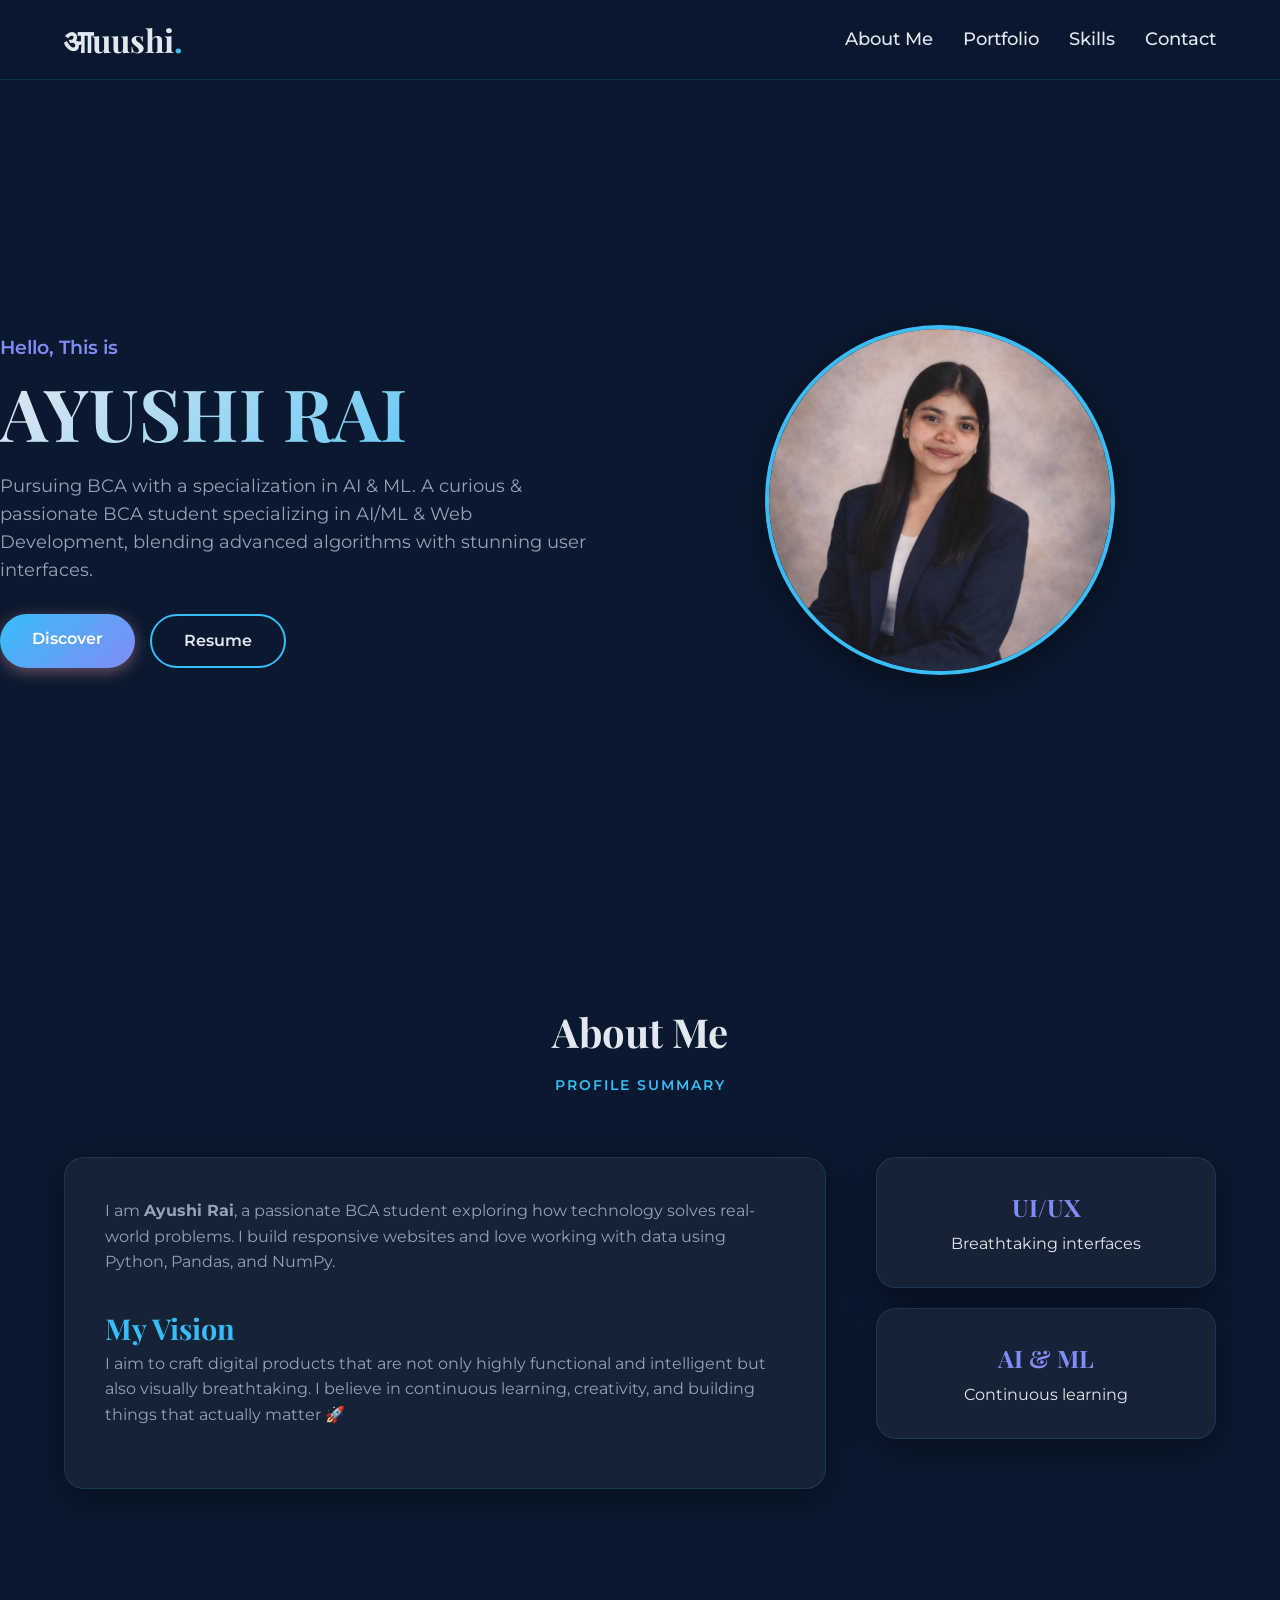
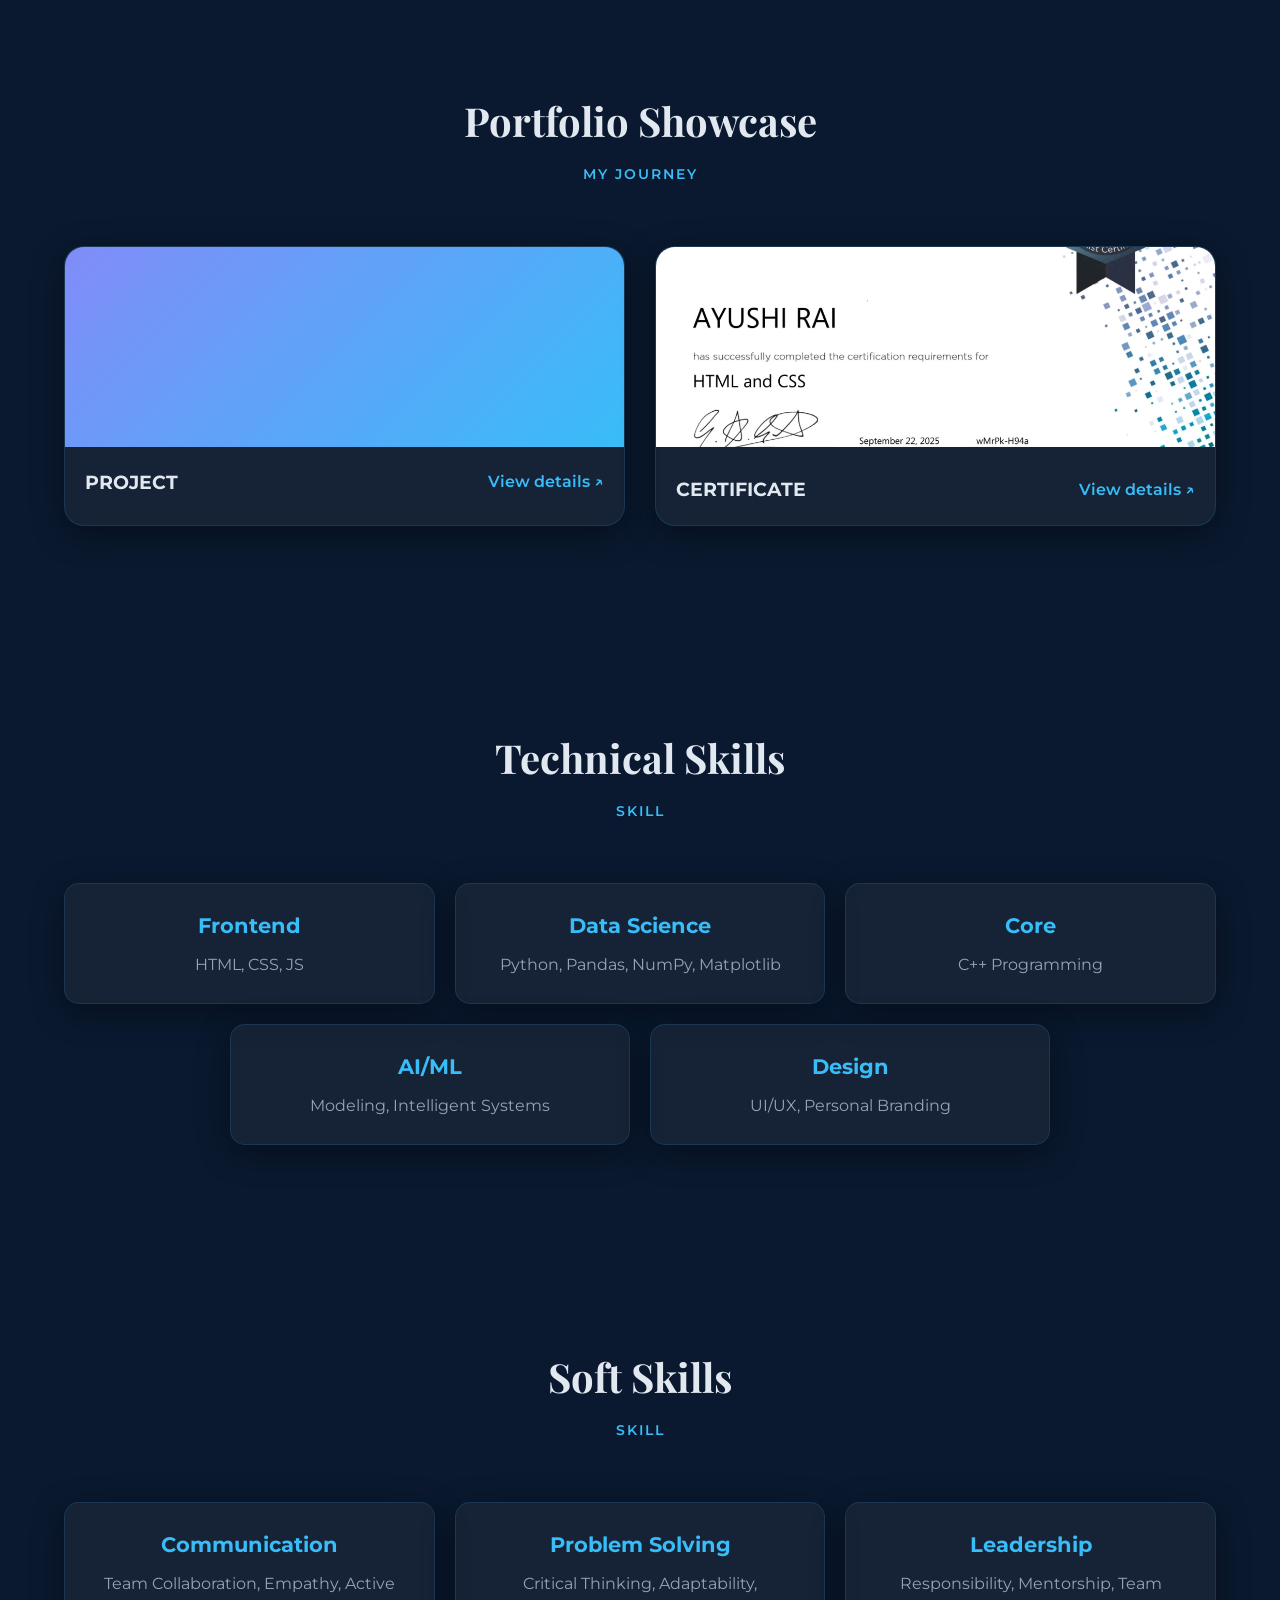
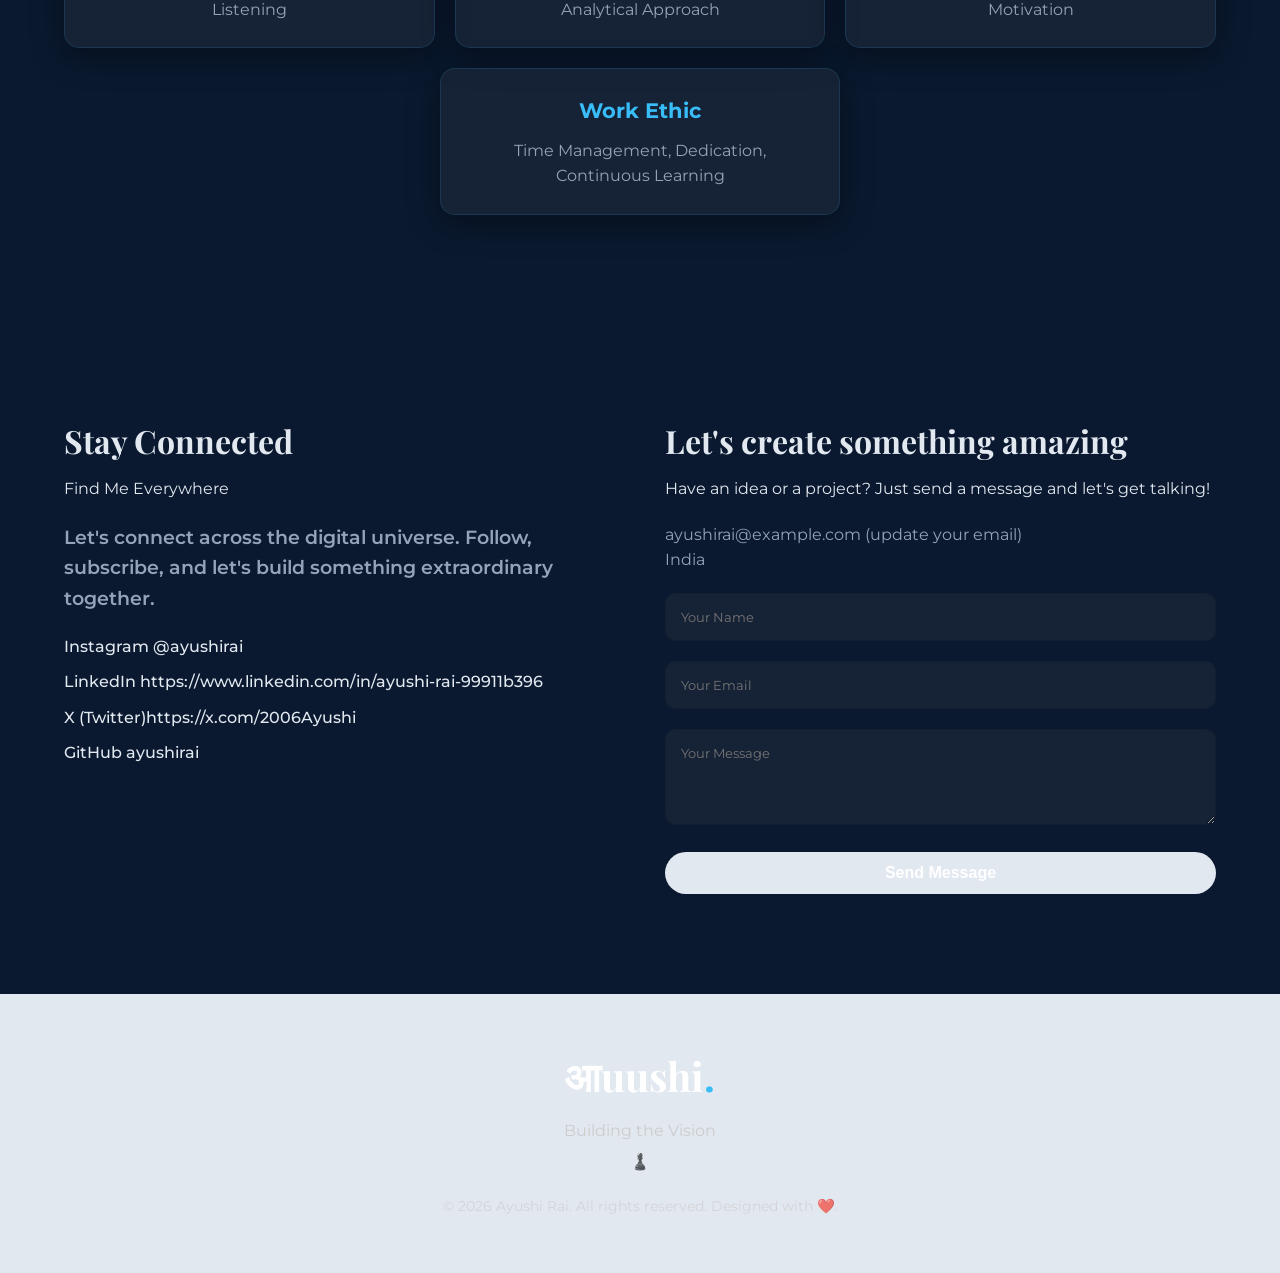
==== index.html @ 35c69cf1 "Add files via upload" ====
<!DOCTYPE html>
<html lang="en">

<head>
    <meta charset="UTF-8">
    <meta name="viewport" content="width=device-width, initial-scale=1.0">
    <title>Ayushi Rai - Portfolio</title>
    <link rel="stylesheet" href="styles.css">
    <link rel="preconnect" href="https://fonts.googleapis.com">
    <link rel="preconnect" href="https://fonts.gstatic.com" crossorigin>
    <link
        href="https://fonts.googleapis.com/css2?family=Montserrat:wght@300;400;500;600;700;800&family=Playfair+Display:ital,wght@0,600;1,600&display=swap"
        rel="stylesheet">
</head>

<body>
    <!-- Navbar -->
    <nav class="navbar">
        <div class="logo">आuushi<span>.</span></div>
        <ul class="nav-links">
            <li><a href="#about">About Me</a></li>
            <li><a href="#portfolio">Portfolio</a></li>
            <li><a href="#skills">Skills</a></li>
            <li><a href="#contact">Contact</a></li>
        </ul>
        <div class="hamburger">
            <span></span><span></span><span></span>
        </div>
    </nav>

    <!-- Hero Section -->
    <header class="hero" id="home">
        <div class="hero-content">
            <h3 class="subtitle">Hello, This is</h3>
            <h1 class="title">AYUSHI RAI</h1>
            <p class="description">
                Pursuing BCA with a specialization in AI & ML. A curious & passionate BCA student specializing in AI/ML
                & Web Development, blending advanced algorithms with stunning user interfaces.
            </p>
            <div class="hero-btns" style="display: flex; gap: 15px;">
                <a href="#about" class="btn primary-btn">Discover</a>
                <a href="resume.html" target="_blank" class="btn" style="border: 2px solid var(--primary); background: transparent; color: var(--text-main); font-weight: 600;">Resume</a>
            </div>
        </div>
        <div class="hero-visual">
            <img src="WhatsApp Image 2026-03-30 at 5.26.53 PM.jpeg" alt="AYUSHI RAI" class="profile-pic">
        </div>
    </header>

    <!-- About Section -->
    <section class="about" id="about">
        <div class="section-title">
            <h2>About Me</h2>
            <p class="section-subtitle">PROFILE SUMMARY</p>
        </div>
        <div class="about-content">
            <div class="about-text">
                <p>I am <strong>Ayushi Rai</strong>, a passionate BCA student exploring how technology solves real-world
                    problems. I build responsive websites and love working with data using Python, Pandas, and NumPy.
                </p>

                <h3 class="vision-title">My Vision</h3>
                <p>I aim to craft digital products that are not only highly functional and intelligent but also visually
                    breathtaking. I believe in continuous learning, creativity, and building things that actually matter
                    🚀</p>
            </div>
            <div class="about-stats">
                <div class="stat-box">
                    <h3>UI/UX</h3>
                    <p>Breathtaking interfaces</p>
                </div>
                <div class="stat-box">
                    <h3>AI & ML</h3>
                    <p>Continuous learning</p>
                </div>
            </div>
        </div>
    </section>

    <!-- Portfolio Section -->
    <section class="portfolio" id="portfolio">
        <div class="section-title">
            <h2>Portfolio Showcase</h2>
            <p class="section-subtitle">My Journey</p>
        </div>
        <div class="portfolio-grid">
            <div class="portfolio-card">
                <div class="card-img bg-1"></div>
                <div class="card-info">
                    <h3>PROJECT</h3>
                    <a href="#" class="view-link">View details ↗</a>
                </div>
            </div>
            <div class="portfolio-card">
                <a href="WhatsApp Image 2026-04-05 at 2.10.51 PM.jpeg" target="_blank">
                    <img src="WhatsApp Image 2026-04-05 at 2.10.51 PM.jpeg" alt="Certificate" class="card-img">
                </a>
                <div class="card-info">
                    <h3>CERTIFICATE</h3>
                    <a href="WhatsApp Image 2026-04-05 at 2.10.51 PM.jpeg" target="_blank" class="view-link">View
                        details ↗</a>
                </div>
            </div>
        </div>
    </section>

    <!-- Skills Section -->
    <section class="skills" id="skills">
        <div class="section-title">
            <h2>Technical Skills</h2>
            <p class="section-subtitle">SKILL</p>
        </div>
        <div class="skills-container">
            <div class="skill-category">
                <h3>Frontend</h3>
                <p>HTML, CSS, JS</p>
            </div>
            <div class="skill-category">
                <h3>Data Science</h3>
                <p>Python, Pandas, NumPy, Matplotlib</p>
            </div>
            <div class="skill-category">
                <h3>Core</h3>
                <p>C++ Programming</p>
            </div>
            <div class="skill-category">
                <h3>AI/ML</h3>
                <p>Modeling, Intelligent Systems</p>
            </div>
            <div class="skill-category">
                <h3>Design</h3>
                <p>UI/UX, Personal Branding</p>
            </div>
        </div>
    </section>

    <!-- Soft Skills Section -->
    <section class="skills" id="soft-skills">
        <div class="section-title">
            <h2>Soft Skills</h2>
            <p class="section-subtitle">SKILL</p>
        </div>
        <div class="skills-container">
            <div class="skill-category">
                <h3>Communication</h3>
                <p>Team Collaboration, Empathy, Active Listening</p>
            </div>
            <div class="skill-category">
                <h3>Problem Solving</h3>
                <p>Critical Thinking, Adaptability, Analytical Approach</p>
            </div>
            <div class="skill-category">
                <h3>Leadership</h3>
                <p>Responsibility, Mentorship, Team Motivation</p>
            </div>
            <div class="skill-category">
                <h3>Work Ethic</h3>
                <p>Time Management, Dedication, Continuous Learning</p>
            </div>
        </div>
    </section>

    <!-- Contact Section -->
    <section class="contact" id="contact">
        <div class="contact-wrapper">
            <div class="contact-info">
                <h2>Stay Connected</h2>
                <p class="section-subtitle">Find Me Everywhere</p>
                <p class="subtitle">Let's connect across the digital universe. Follow, subscribe, and let's build
                    something extraordinary together.</p>

                <ul class="social-links">
                    <li><a href="#">Instagram @ayushirai</a></li>
                    <li><a href="#">LinkedIn https://www.linkedin.com/in/ayushi-rai-99911b396</a></li>
                    <li><a href="#">X (Twitter)https://x.com/2006Ayushi </a></li>
                    <li><a href="#">GitHub ayushirai</a></li>
                </ul>
            </div>

            <div class="contact-form">
                <h2>Let's create something amazing</h2>
                <p>Have an idea or a project? Just send a message and let's get talking!</p>

                <div class="contact-details-extra">
                    <p>ayushirai@example.com (update your email)</p>
                    <p>India</p>
                </div>

                <form>
                    <div class="input-group">
                        <input type="text" placeholder="Your Name" required>
                    </div>
                    <div class="input-group">
                        <input type="email" placeholder="Your Email" required>
                    </div>
                    <div class="input-group">
                        <textarea rows="4" placeholder="Your Message" required></textarea>
                    </div>
                    <button type="submit" class="btn submit-btn">Send Message</button>
                </form>
            </div>
        </div>
    </section>

    <!-- Footer -->
    <footer>
        <div class="footer-content">
            <h2>आuushi<span>.</span></h2>
            <p>Building the Vision</p>
            <p>♟️</p>
            <p class="copyright">© 2026 Ayushi Rai. All rights reserved. Designed with ❤️.</p>
        </div>
    </footer>

    <script src="script.js"></script>
</body>

</html>
---- styles.css ----
:root {
    --bg-color: #0a192f; /* Navy blue background */
    --text-main: #e2e8f0; /* Light text */
    --text-muted: #94a3b8; /* Muted light text */
    --primary: #38bdf8; /* Light cyan / blue accent */
    --secondary: #818cf8; /* Soft light indigo */
    --accent: #e0f2fe; /* Very light blue */
    --card-bg: rgba(30, 41, 59, 0.6);
    --glass-bg: rgba(10, 25, 47, 0.85);
    --glass-border: rgba(56, 189, 248, 0.15);
    --shadow: 0 8px 32px rgba(0, 0, 0, 0.4);
    
    --font-primary: 'Montserrat', sans-serif;
    --font-heading: 'Playfair Display', serif;
}

* {
    margin: 0;
    padding: 0;
    box-sizing: border-box;
    scroll-behavior: smooth;
}

body {
    font-family: var(--font-primary);
    background-color: var(--bg-color);
    color: var(--text-main);
    line-height: 1.6;
    overflow-x: hidden;
}

h1, h2, h3 {
    font-family: var(--font-heading);
    color: var(--text-main);
}

a {
    text-decoration: none;
    color: inherit;
}

ul {
    list-style: none;
}

.btn {
    display: inline-block;
    padding: 12px 32px;
    border-radius: 50px;
    font-weight: 600;
    cursor: pointer;
    transition: all 0.3s ease;
    border: none;
    font-size: 1rem;
}

.primary-btn {
    background: linear-gradient(135deg, var(--primary), var(--secondary));
    color: white;
    box-shadow: 0 4px 15px rgba(255, 163, 177, 0.4);
}

.primary-btn:hover {
    transform: translateY(-3px);
    box-shadow: 0 6px 20px rgba(255, 163, 177, 0.6);
}

/* Navbar */
.navbar {
    position: fixed;
    top: 0;
    width: 100%;
    height: 80px;
    display: flex;
    justify-content: space-between;
    align-items: center;
    padding: 0 5%;
    background: var(--glass-bg);
    backdrop-filter: blur(10px);
    border-bottom: 1px solid var(--glass-border);
    z-index: 1000;
    transition: all 0.3s ease;
}

.logo {
    font-family: var(--font-heading);
    font-size: 2rem;
    font-weight: 700;
}

.logo span {
    color: var(--primary);
}

.nav-links {
    display: flex;
    gap: 30px;
}

.nav-links a {
    font-weight: 500;
    font-size: 1.1rem;
    position: relative;
    transition: color 0.3s ease;
}

.nav-links a::after {
    content: '';
    position: absolute;
    bottom: -5px;
    left: 0;
    width: 0;
    height: 2px;
    background: var(--primary);
    transition: width 0.3s ease;
}

.nav-links a:hover::after {
    width: 100%;
}

.hamburger {
    display: none;
    flex-direction: column;
    gap: 5px;
    cursor: pointer;
}

.hamburger span {
    width: 25px;
    height: 3px;
    background: var(--text-main);
    transition: 0.3s;
}

/* Common Section */
section {
    padding: 100px 5%;
}

.section-title {
    text-align: center;
    margin-bottom: 60px;
}

.section-title h2 {
    font-size: 2.5rem;
    margin-bottom: 10px;
}

.section-title .section-subtitle {
    color: var(--primary);
    font-weight: 600;
    text-transform: uppercase;
    letter-spacing: 2px;
    font-size: 0.9rem;
    font-family: var(--font-primary);
}

/* Hero */
.hero {
    min-height: 100vh;
    display: flex;
    align-items: center;
    justify-content: space-between;
    padding-top: 100px;
}

.hero-content {
    flex: 1;
    max-width: 600px;
}

.subtitle {
    font-size: 1.2rem;
    color: var(--secondary);
    margin-bottom: 10px;
    font-family: var(--font-primary);
    font-weight: 600;
}

.title {
    font-size: 4.5rem;
    line-height: 1.1;
    margin-bottom: 20px;
    background: linear-gradient(135deg, var(--text-main), var(--primary));
    background-clip: text;
    -webkit-background-clip: text;
    -webkit-text-fill-color: transparent;
}

.description {
    color: var(--text-muted);
    font-size: 1.1rem;
    margin-bottom: 30px;
}

.hero-visual {
    flex: 1;
    display: flex;
    justify-content: center;
    align-items: center;
}

.profile-pic {
    width: 350px;
    height: 350px;
    object-fit: cover;
    object-position: center top;
    border-radius: 50%;
    box-shadow: var(--shadow);
    border: 4px solid var(--primary);
}

/* About */
.about {
    background-color: transparent;
}

.about-content {
    display: flex;
    gap: 50px;
    align-items: flex-start;
}

.about-text {
    flex: 1;
    background: var(--card-bg);
    padding: 40px;
    border-radius: 20px;
    backdrop-filter: blur(10px);
    box-shadow: var(--shadow);
    border: 1px solid var(--glass-border);
}

.about-text p {
    color: var(--text-muted);
    margin-bottom: 20px;
}

.vision-title {
    margin-top: 30px;
    font-size: 1.8rem;
    color: var(--primary);
}

.about-stats {
    flex: 0.5;
    display: flex;
    flex-direction: column;
    gap: 20px;
}

.stat-box {
    background: var(--card-bg);
    padding: 30px;
    border-radius: 20px;
    box-shadow: var(--shadow);
    border: 1px solid var(--glass-border);
    text-align: center;
    transition: transform 0.3s ease;
}

.stat-box:hover {
    transform: translateY(-5px);
}

.stat-box h3 {
    font-size: 1.5rem;
    color: var(--secondary);
    margin-bottom: 5px;
}

/* Portfolio */
.portfolio-grid {
    display: grid;
    grid-template-columns: repeat(auto-fit, minmax(300px, 1fr));
    gap: 30px;
}

.portfolio-card {
    background: var(--card-bg);
    border-radius: 20px;
    overflow: hidden;
    box-shadow: var(--shadow);
    border: 1px solid var(--glass-border);
    transition: transform 0.3s ease;
}

.portfolio-card:hover {
    transform: translateY(-10px);
}

.card-img {
    height: 200px;
    width: 100%;
    object-fit: cover;
    background-color: var(--accent);
}

.bg-1 { background: linear-gradient(135deg, var(--secondary), var(--primary)); }
.bg-2 { background: linear-gradient(135deg, var(--primary), var(--accent)); }

.card-info {
    padding: 20px;
    display: flex;
    justify-content: space-between;
    align-items: center;
}

.card-info h3 {
    font-family: var(--font-primary);
    font-size: 1.2rem;
}

.view-link {
    color: var(--primary);
    font-weight: 600;
    transition: color 0.3s;
}

.view-link:hover {
    color: var(--secondary);
}

/* Skills */
.skills-container {
    display: flex;
    flex-wrap: wrap;
    gap: 20px;
    justify-content: center;
}

.skill-category {
    background: var(--card-bg);
    padding: 25px 35px;
    border-radius: 15px;
    box-shadow: var(--shadow);
    border: 1px solid var(--glass-border);
    text-align: center;
    flex: 1 1 300px;
    max-width: 400px;
    transition: transform 0.3s, background 0.3s;
}

.skill-category:hover {
    transform: scale(1.05);
    background: linear-gradient(135deg, rgba(255,255,255,0.9), rgba(255,255,255,1));
}

.skill-category h3 {
    color: var(--primary);
    margin-bottom: 10px;
    font-family: var(--font-primary);
    font-size: 1.3rem;
}

.skill-category p {
    color: var(--text-muted);
}

/* Contact */
.contact-wrapper {
    display: flex;
    gap: 50px;
    flex-wrap: wrap;
}

.contact-info, .contact-form {
    flex: 1;
    min-width: 300px;
}

.contact-info h2, .contact-form h2 {
    font-size: 2rem;
    margin-bottom: 10px;
}

.contact-info .subtitle {
    margin: 20px 0;
    color: var(--text-muted);
}

.social-links {
    margin-bottom: 30px;
}

.social-links li {
    margin-bottom: 10px;
}

.social-links a {
    color: var(--text-main);
    font-weight: 500;
    transition: color 0.3s;
}

.social-links a:hover {
    color: var(--primary);
}

.contact-details-extra {
    margin: 20px 0;
    color: var(--text-muted);
}

.input-group {
    margin-bottom: 20px;
}

.input-group input, .input-group textarea {
    width: 100%;
    padding: 15px;
    border-radius: 10px;
    border: 1px solid rgba(0,0,0,0.1);
    background: var(--card-bg);
    font-family: var(--font-primary);
    color: var(--text-main);
    outline: none;
    transition: border 0.3s, box-shadow 0.3s;
}

.input-group input:focus, .input-group textarea:focus {
    border-color: var(--primary);
    box-shadow: 0 0 10px rgba(255, 163, 177, 0.2);
}

.submit-btn {
    background: var(--text-main);
    color: white;
    width: 100%;
}

.submit-btn:hover {
    background: var(--primary);
}

/* Footer */
footer {
    background: var(--text-main);
    color: white;
    text-align: center;
    padding: 50px 20px;
}

.footer-content h2 {
    color: white;
    font-size: 2.5rem;
    margin-bottom: 10px;
}

.footer-content h2 span {
    color: var(--primary);
}

.footer-content p {
    color: #ccc;
    margin-bottom: 5px;
}

.copyright {
    margin-top: 20px;
    font-size: 0.9rem;
    opacity: 0.7;
}

/* Responsive */
@media (max-width: 768px) {
    .nav-links {
        display: none;
    }
    .hamburger {
        display: flex;
    }
    .hero {
        flex-direction: column;
        text-align: center;
        padding-top: 120px;
    }
    .hero-visual {
        margin-top: 50px;
    }
    .blob-wrapper {
        width: 300px;
        height: 300px;
    }
    .title {
        font-size: 3rem;
    }
    .about-content {
        flex-direction: column;
    }
    .contact-wrapper {
        flex-direction: column;
    }
}
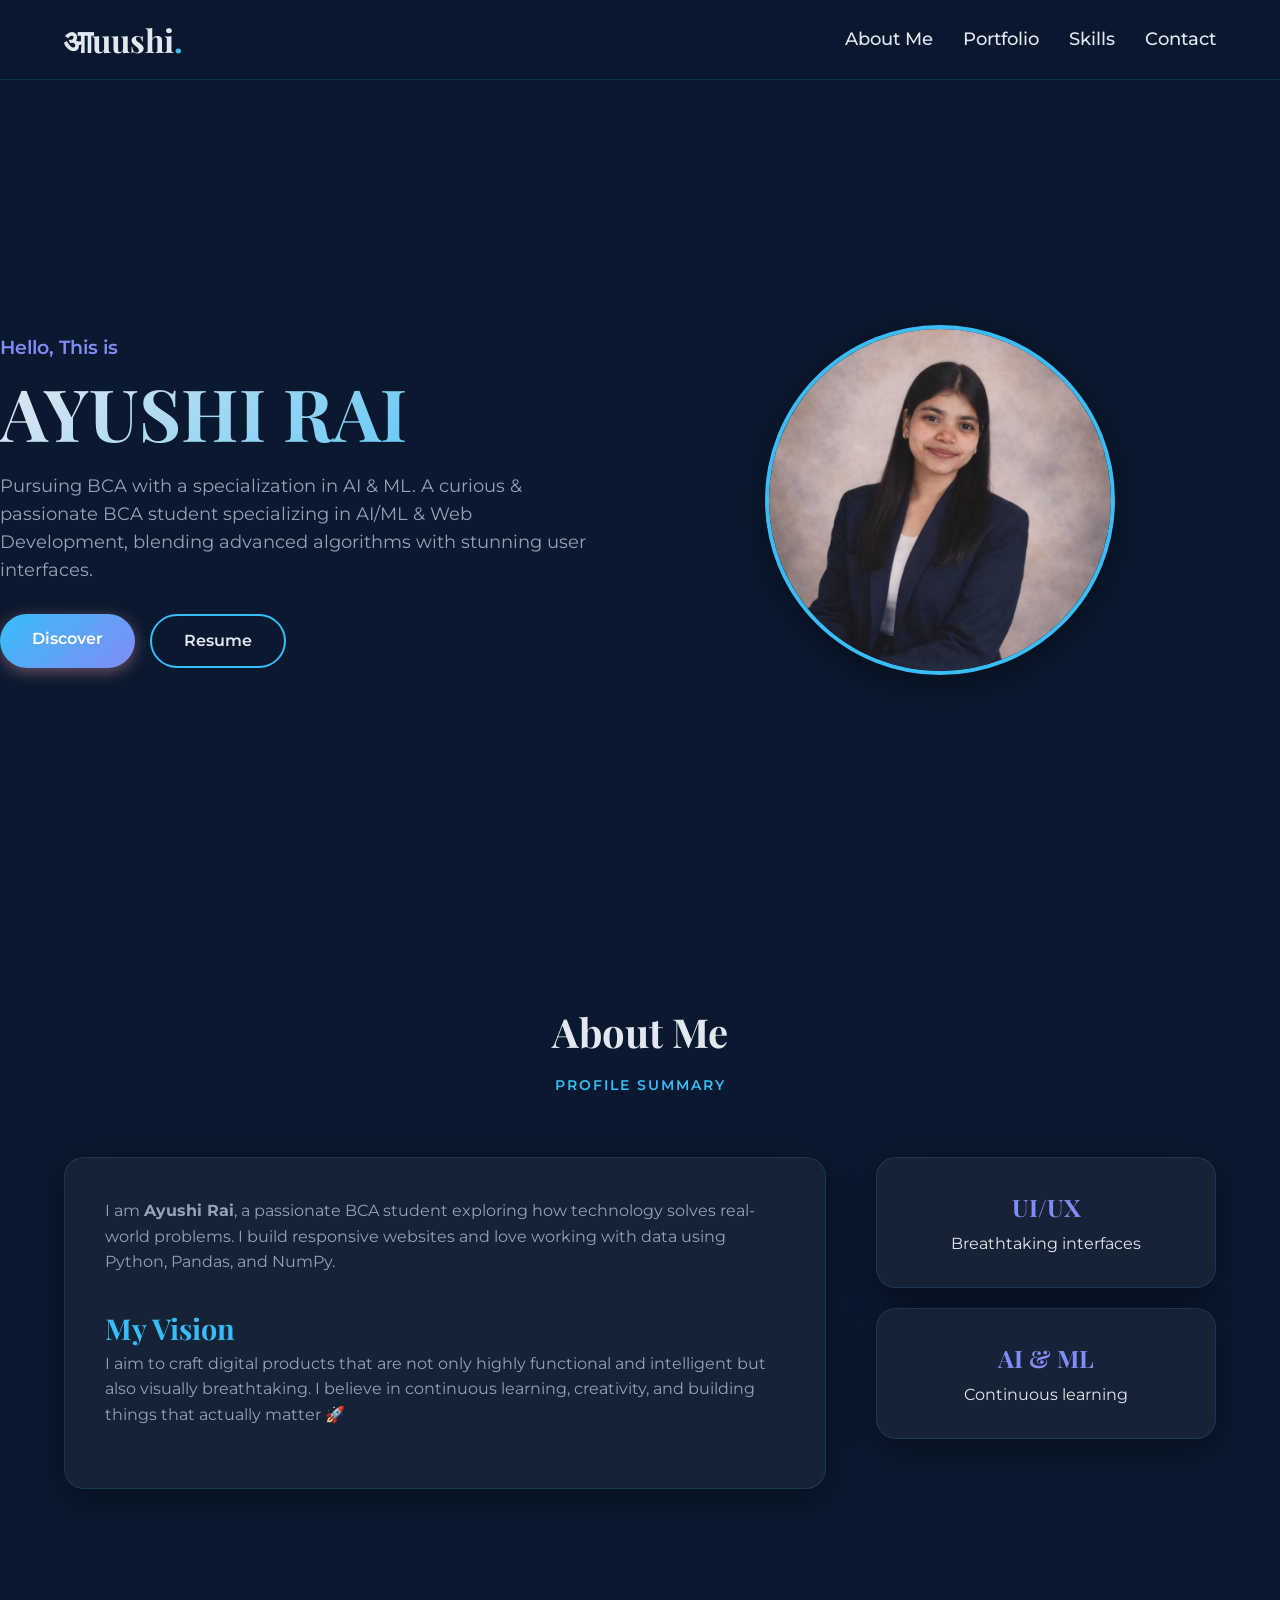
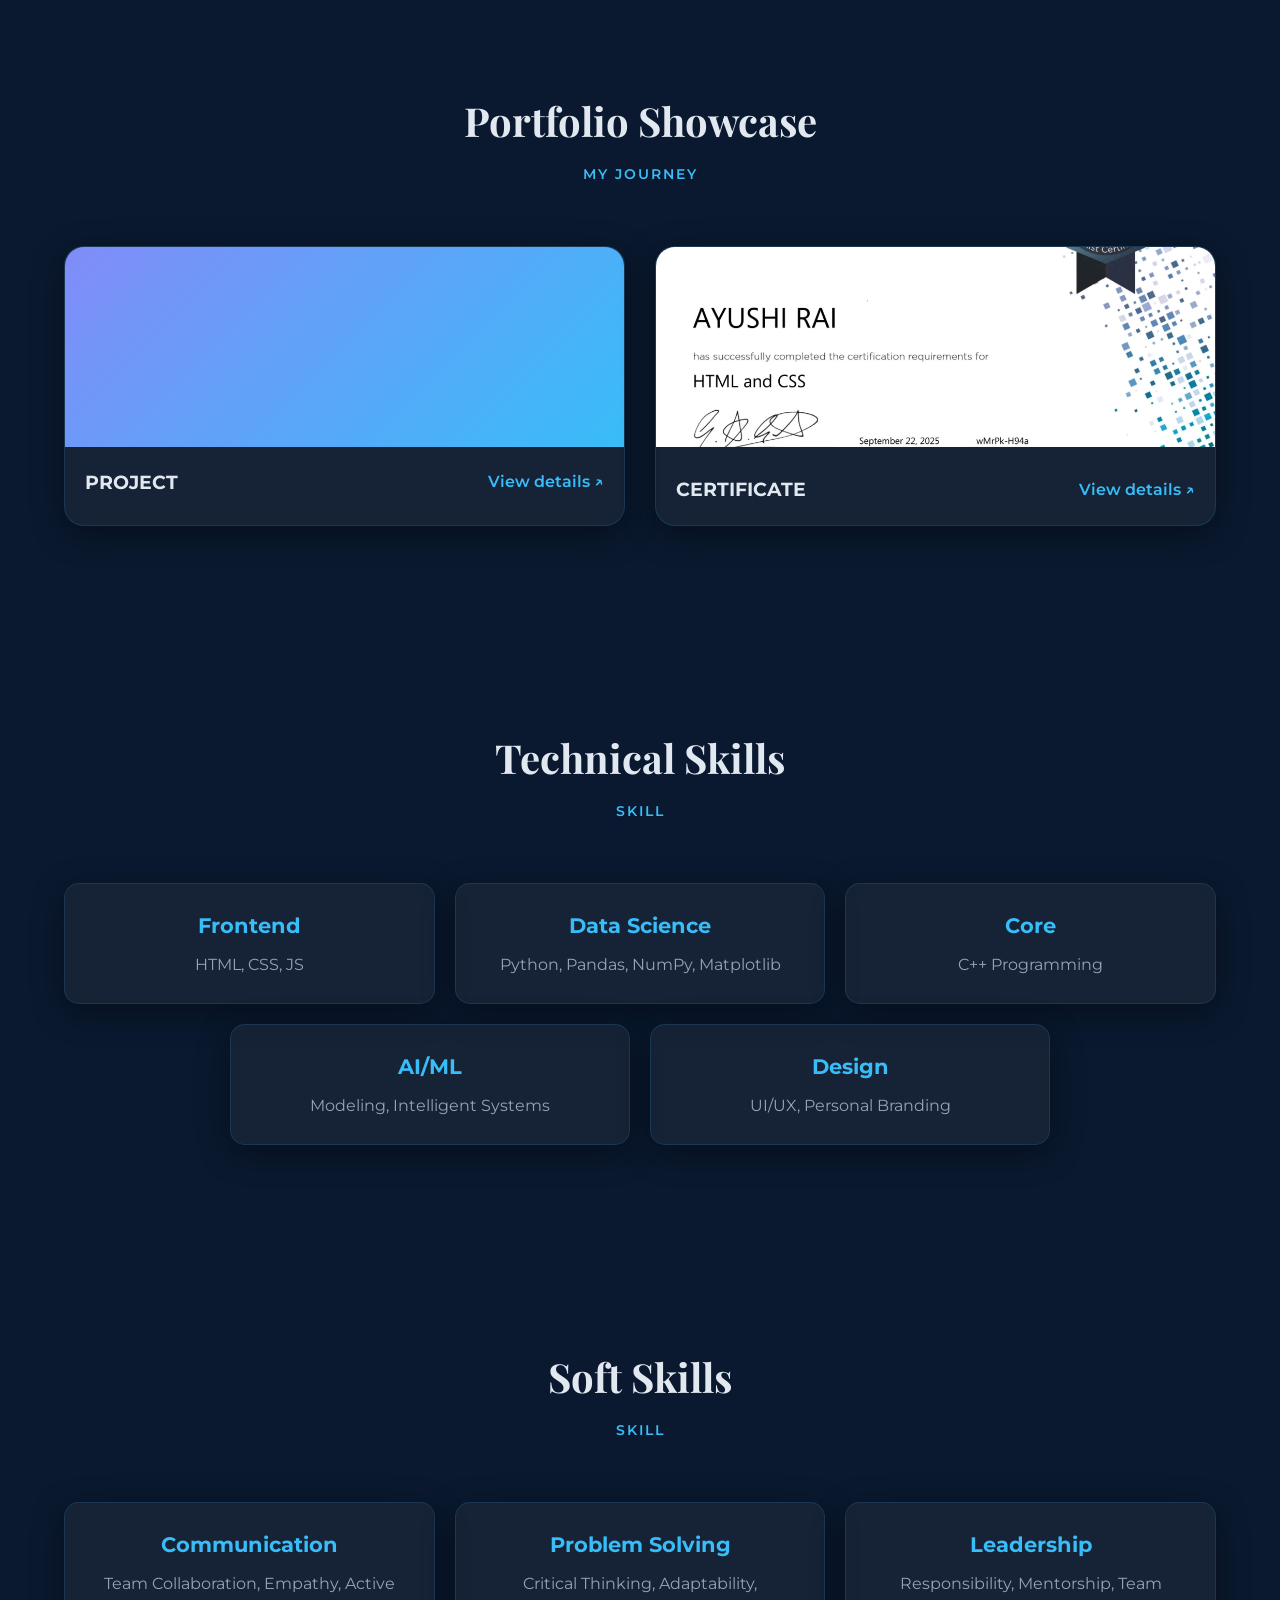
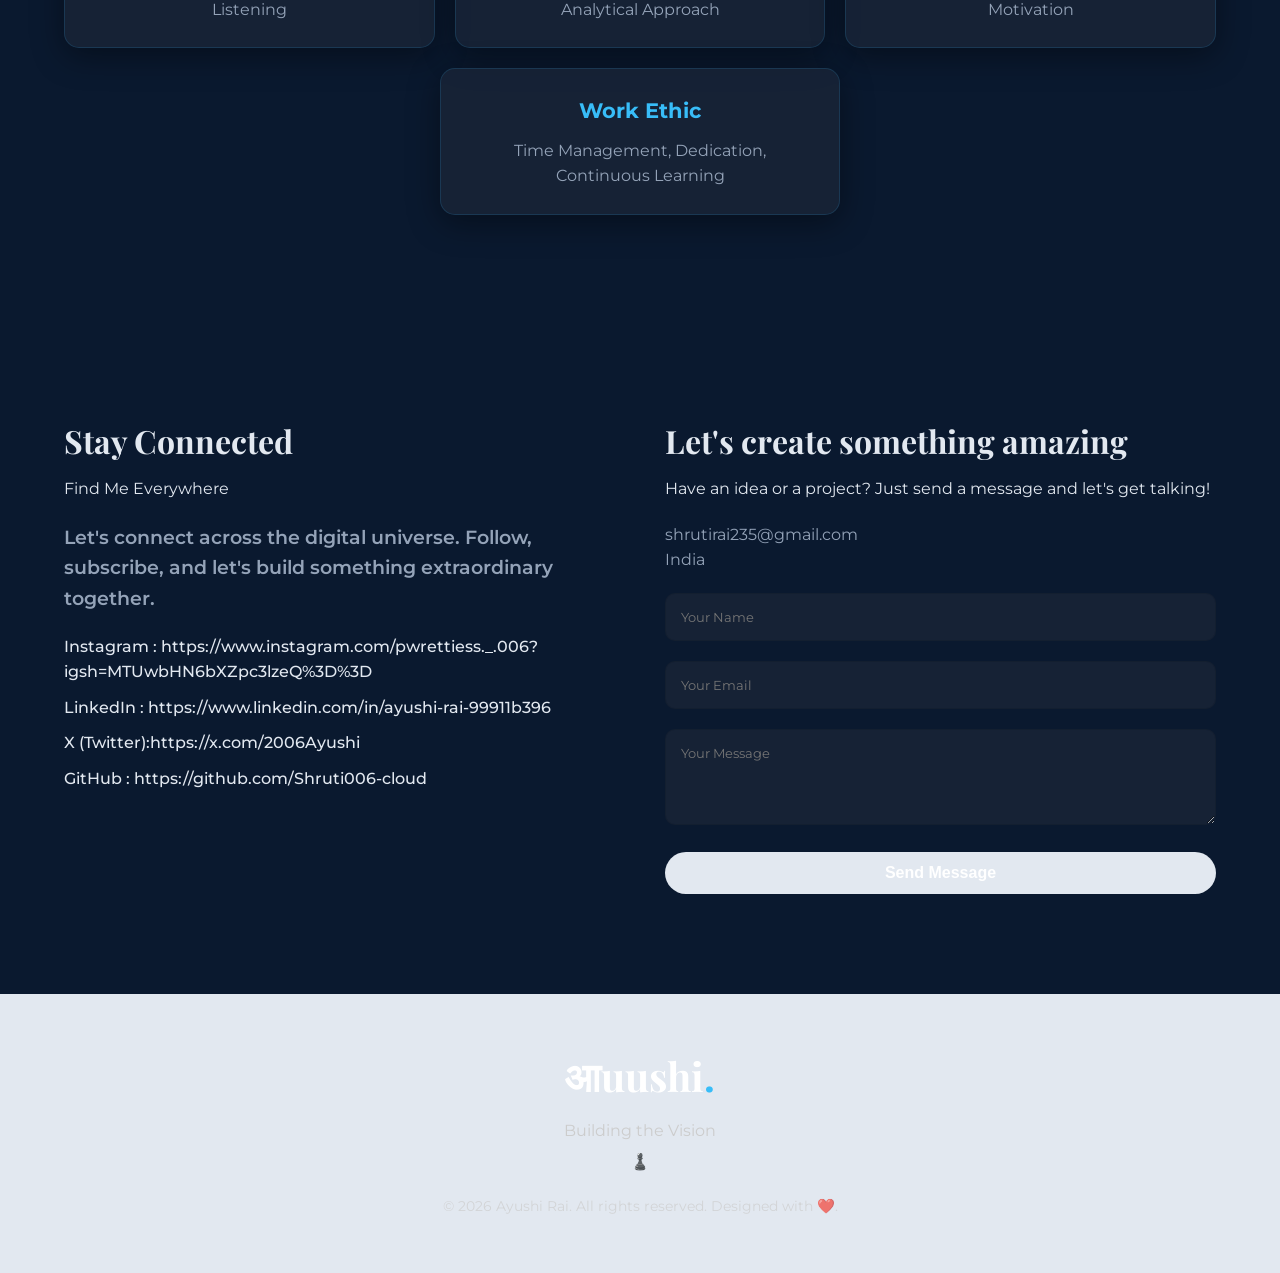
==== commit d74381c1: "Update index.html" ====
--- a/index.html
+++ b/index.html
@@ -39,7 +39,8 @@
             </p>
             <div class="hero-btns" style="display: flex; gap: 15px;">
                 <a href="#about" class="btn primary-btn">Discover</a>
-                <a href="resume.html" target="_blank" class="btn" style="border: 2px solid var(--primary); background: transparent; color: var(--text-main); font-weight: 600;">Resume</a>
+                <a href="resume.html" target="_blank" class="btn"
+                    style="border: 2px solid var(--primary); background: transparent; color: var(--text-main); font-weight: 600;">Resume</a>
             </div>
         </div>
         <div class="hero-visual">
@@ -170,10 +171,11 @@
                     something extraordinary together.</p>
 
                 <ul class="social-links">
-                    <li><a href="#">Instagram @ayushirai</a></li>
-                    <li><a href="#">LinkedIn https://www.linkedin.com/in/ayushi-rai-99911b396</a></li>
-                    <li><a href="#">X (Twitter)https://x.com/2006Ayushi </a></li>
-                    <li><a href="#">GitHub ayushirai</a></li>
+                    <li><a href="#">Instagram :
+                            https://www.instagram.com/pwrettiess._.006?igsh=MTUwbHN6bXZpc3lzeQ%3D%3D</a></li>
+                    <li><a href="#">LinkedIn : https://www.linkedin.com/in/ayushi-rai-99911b396</a></li>
+                    <li><a href="#">X (Twitter):https://x.com/2006Ayushi </a></li>
+                    <li><a href="#">GitHub : https://github.com/Shruti006-cloud</a></li>
                 </ul>
             </div>
 
@@ -182,19 +184,20 @@
                 <p>Have an idea or a project? Just send a message and let's get talking!</p>
 
                 <div class="contact-details-extra">
-                    <p>ayushirai@example.com (update your email)</p>
+                    <p>shrutirai235@gmail.com</p>
                     <p>India</p>
                 </div>
 
-                <form>
+                <form action="https://api.web3forms.com/submit" method="POST">
+                    <input type="hidden" name="access_key" value="37d5f0ad-afba-4447-a69b-bfc92401f9a6">
                     <div class="input-group">
-                        <input type="text" placeholder="Your Name" required>
+                        <input type="text" name="name" placeholder="Your Name" required>
                     </div>
                     <div class="input-group">
-                        <input type="email" placeholder="Your Email" required>
+                        <input type="email" name="email" placeholder="Your Email" required>
                     </div>
                     <div class="input-group">
-                        <textarea rows="4" placeholder="Your Message" required></textarea>
+                        <textarea name="message" rows="4" placeholder="Your Message" required></textarea>
                     </div>
                     <button type="submit" class="btn submit-btn">Send Message</button>
                 </form>
@@ -215,4 +218,4 @@
     <script src="script.js"></script>
 </body>
 
-</html>+</html>
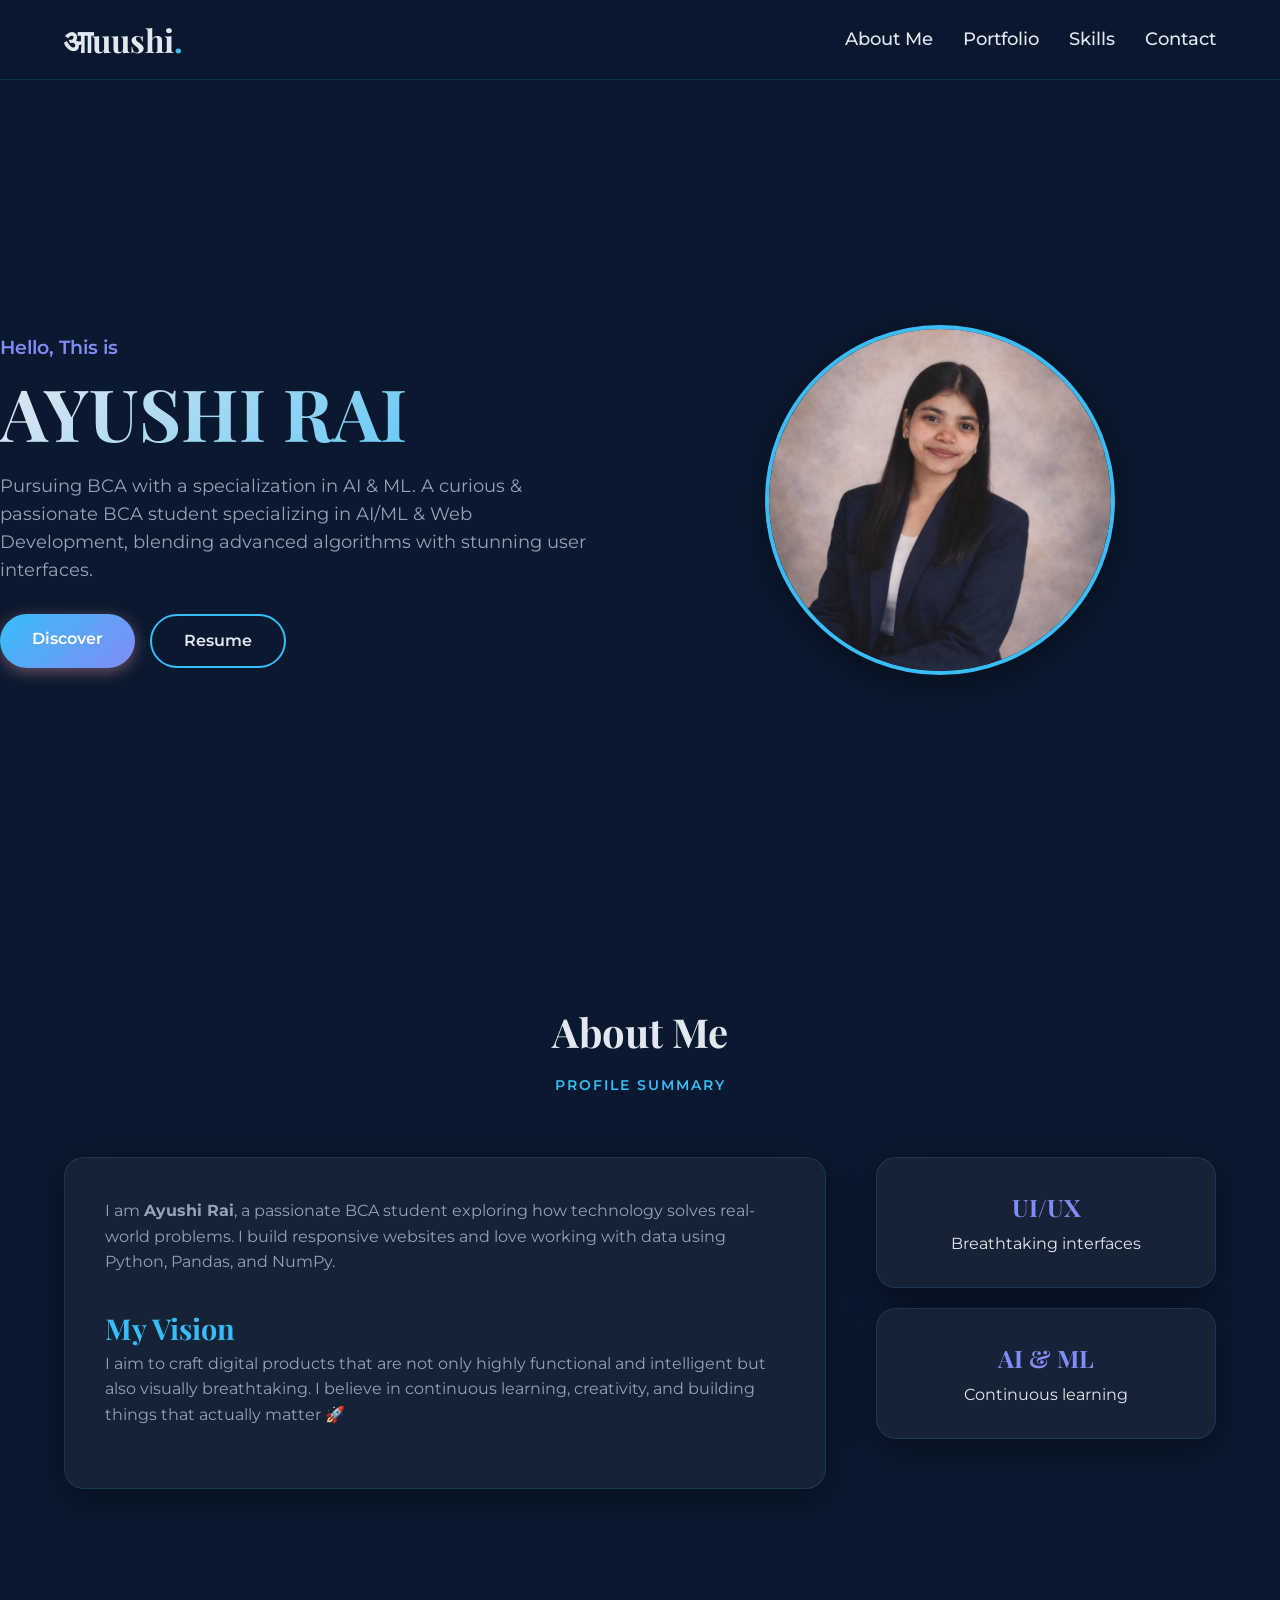
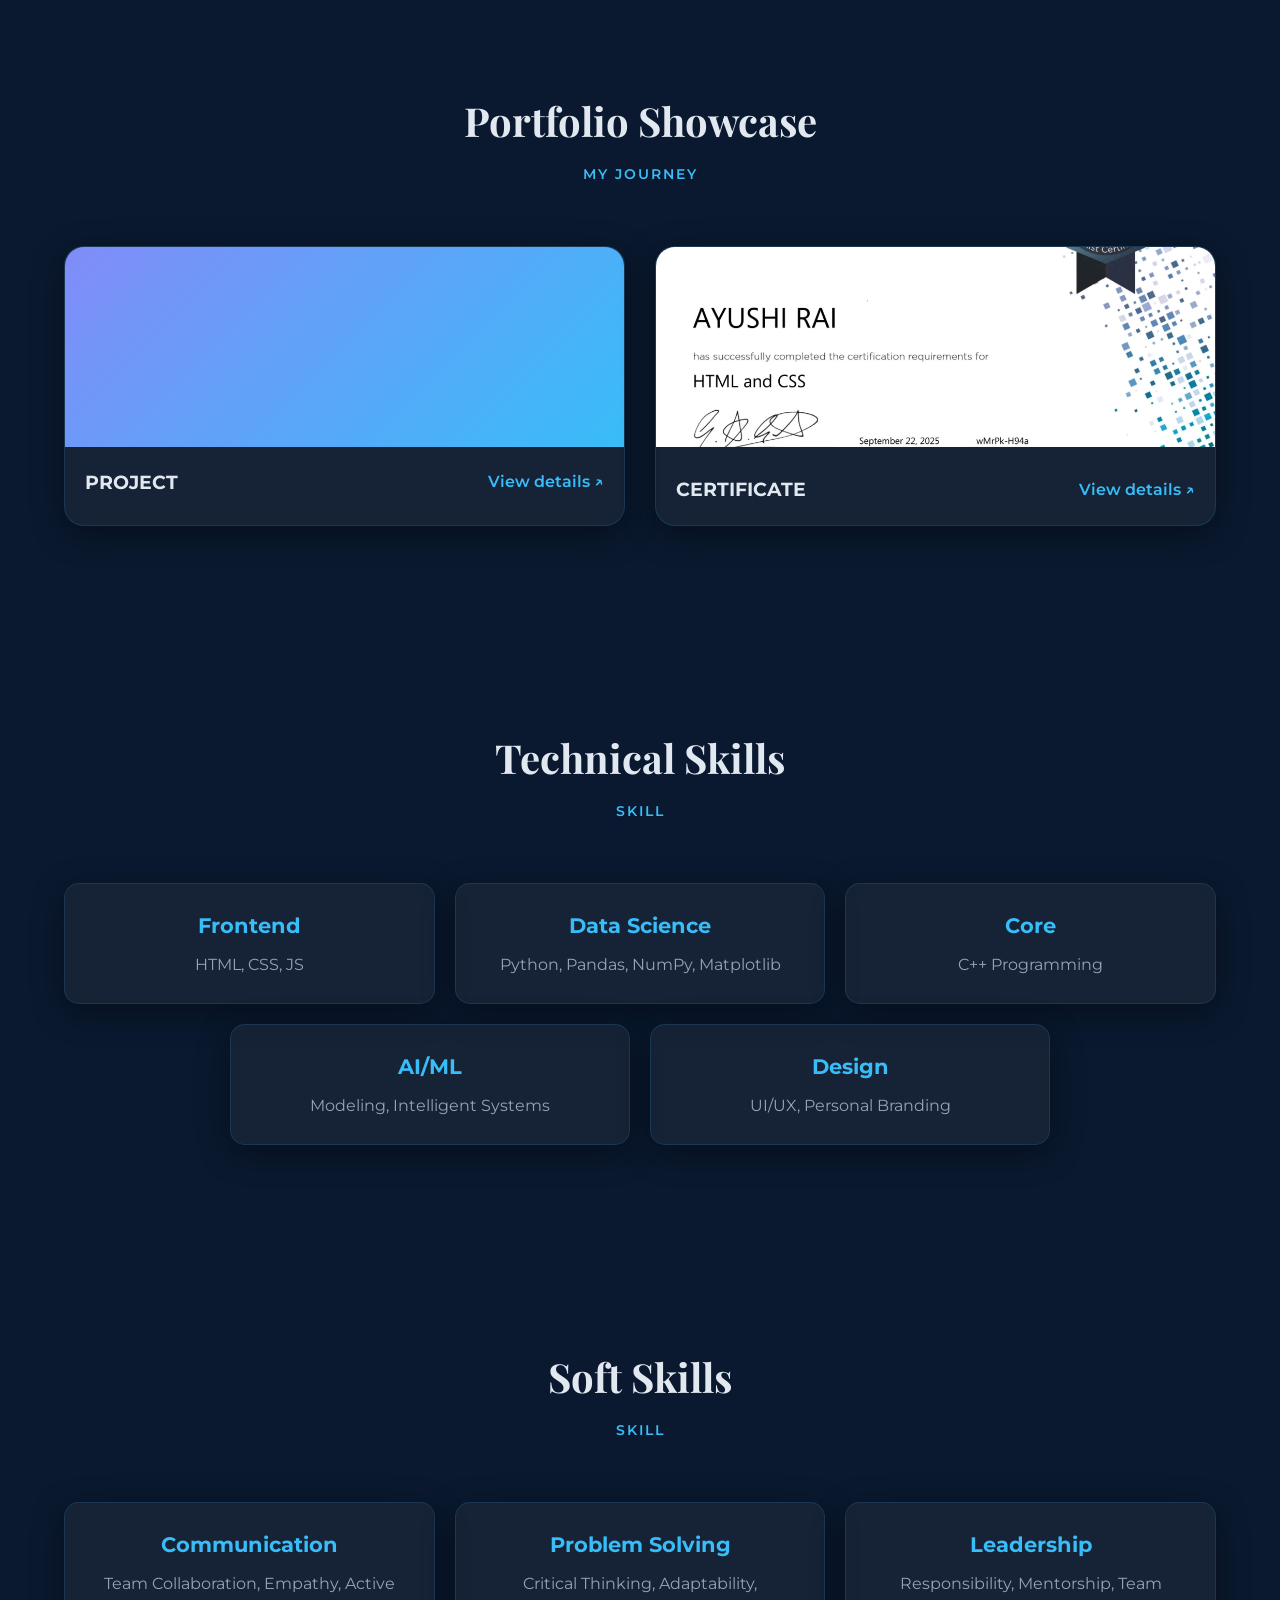
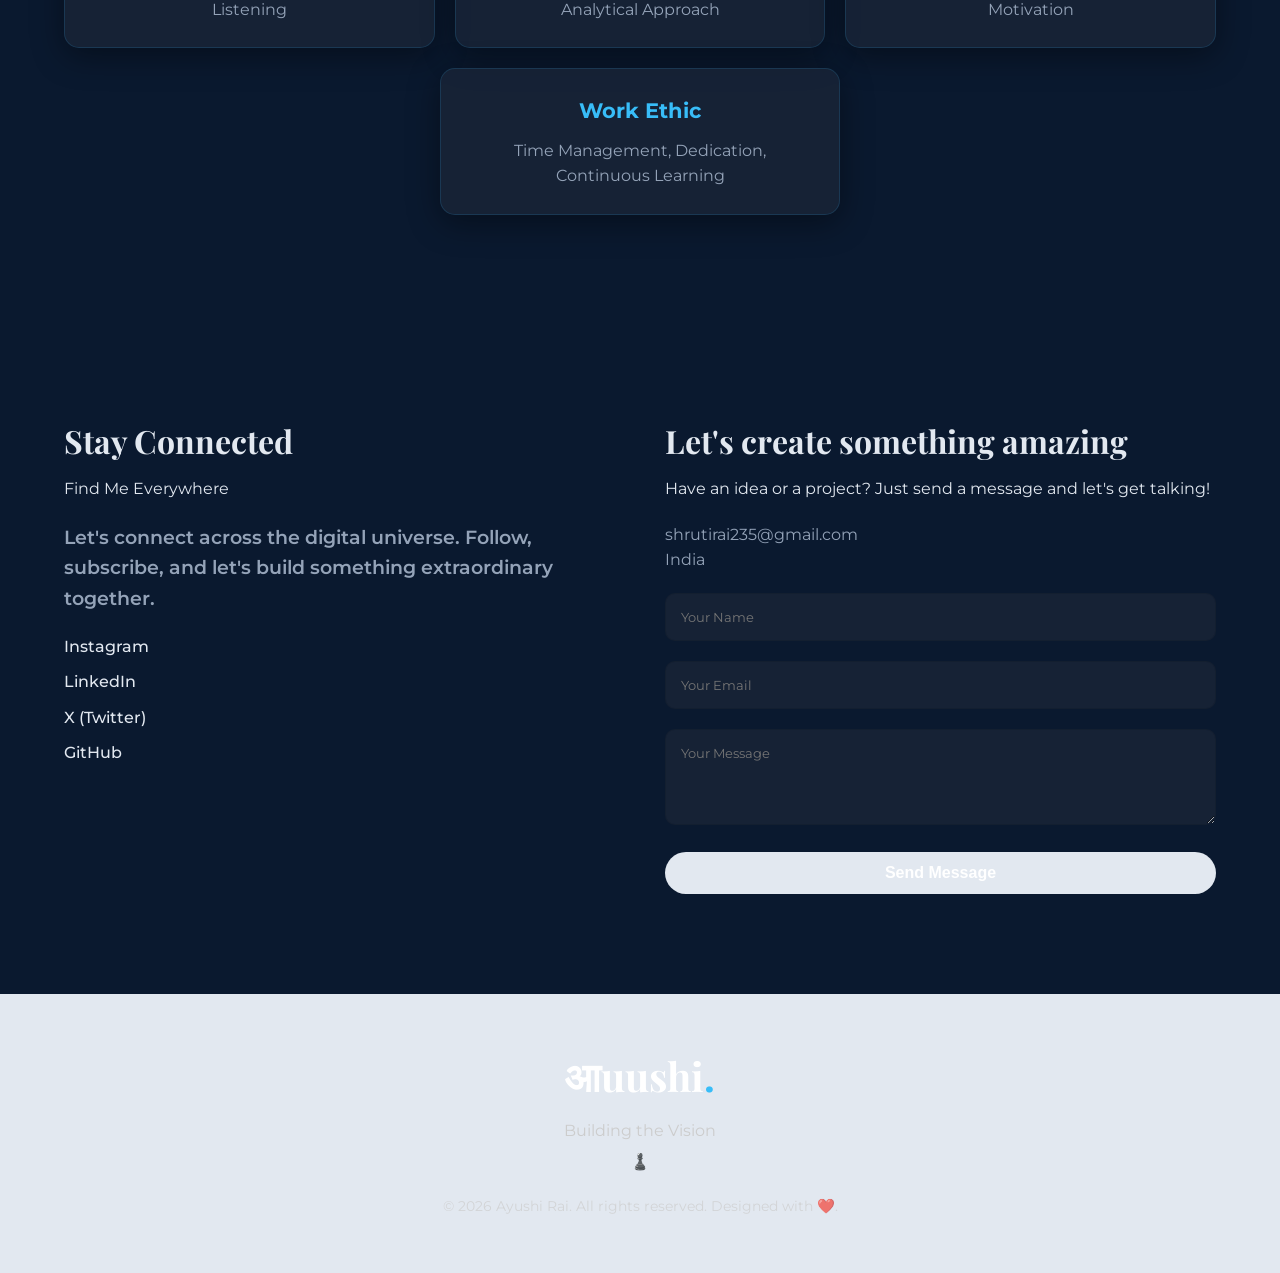
==== commit f927b73e: "Update index.html" ====
--- a/index.html
+++ b/index.html
@@ -171,11 +171,10 @@
                     something extraordinary together.</p>
 
                 <ul class="social-links">
-                    <li><a href="#">Instagram :
-                            https://www.instagram.com/pwrettiess._.006?igsh=MTUwbHN6bXZpc3lzeQ%3D%3D</a></li>
-                    <li><a href="#">LinkedIn : https://www.linkedin.com/in/ayushi-rai-99911b396</a></li>
-                    <li><a href="#">X (Twitter):https://x.com/2006Ayushi </a></li>
-                    <li><a href="#">GitHub : https://github.com/Shruti006-cloud</a></li>
+                    <li><a href="https://www.instagram.com/pwrettiess._.006?igsh=MTUwbHN6bXZpc3lzeQ%3D%3D" target="_blank" rel="noopener noreferrer">Instagram</a></li>
+                    <li><a href="https://www.linkedin.com/in/ayushi-rai-99911b396" target="_blank" rel="noopener noreferrer">LinkedIn</a></li>
+                    <li><a href="https://x.com/2006Ayushi" target="_blank" rel="noopener noreferrer">X (Twitter)</a></li>
+                    <li><a href="https://github.com/Shruti006-cloud" target="_blank" rel="noopener noreferrer">GitHub</a></li>
                 </ul>
             </div>
 
